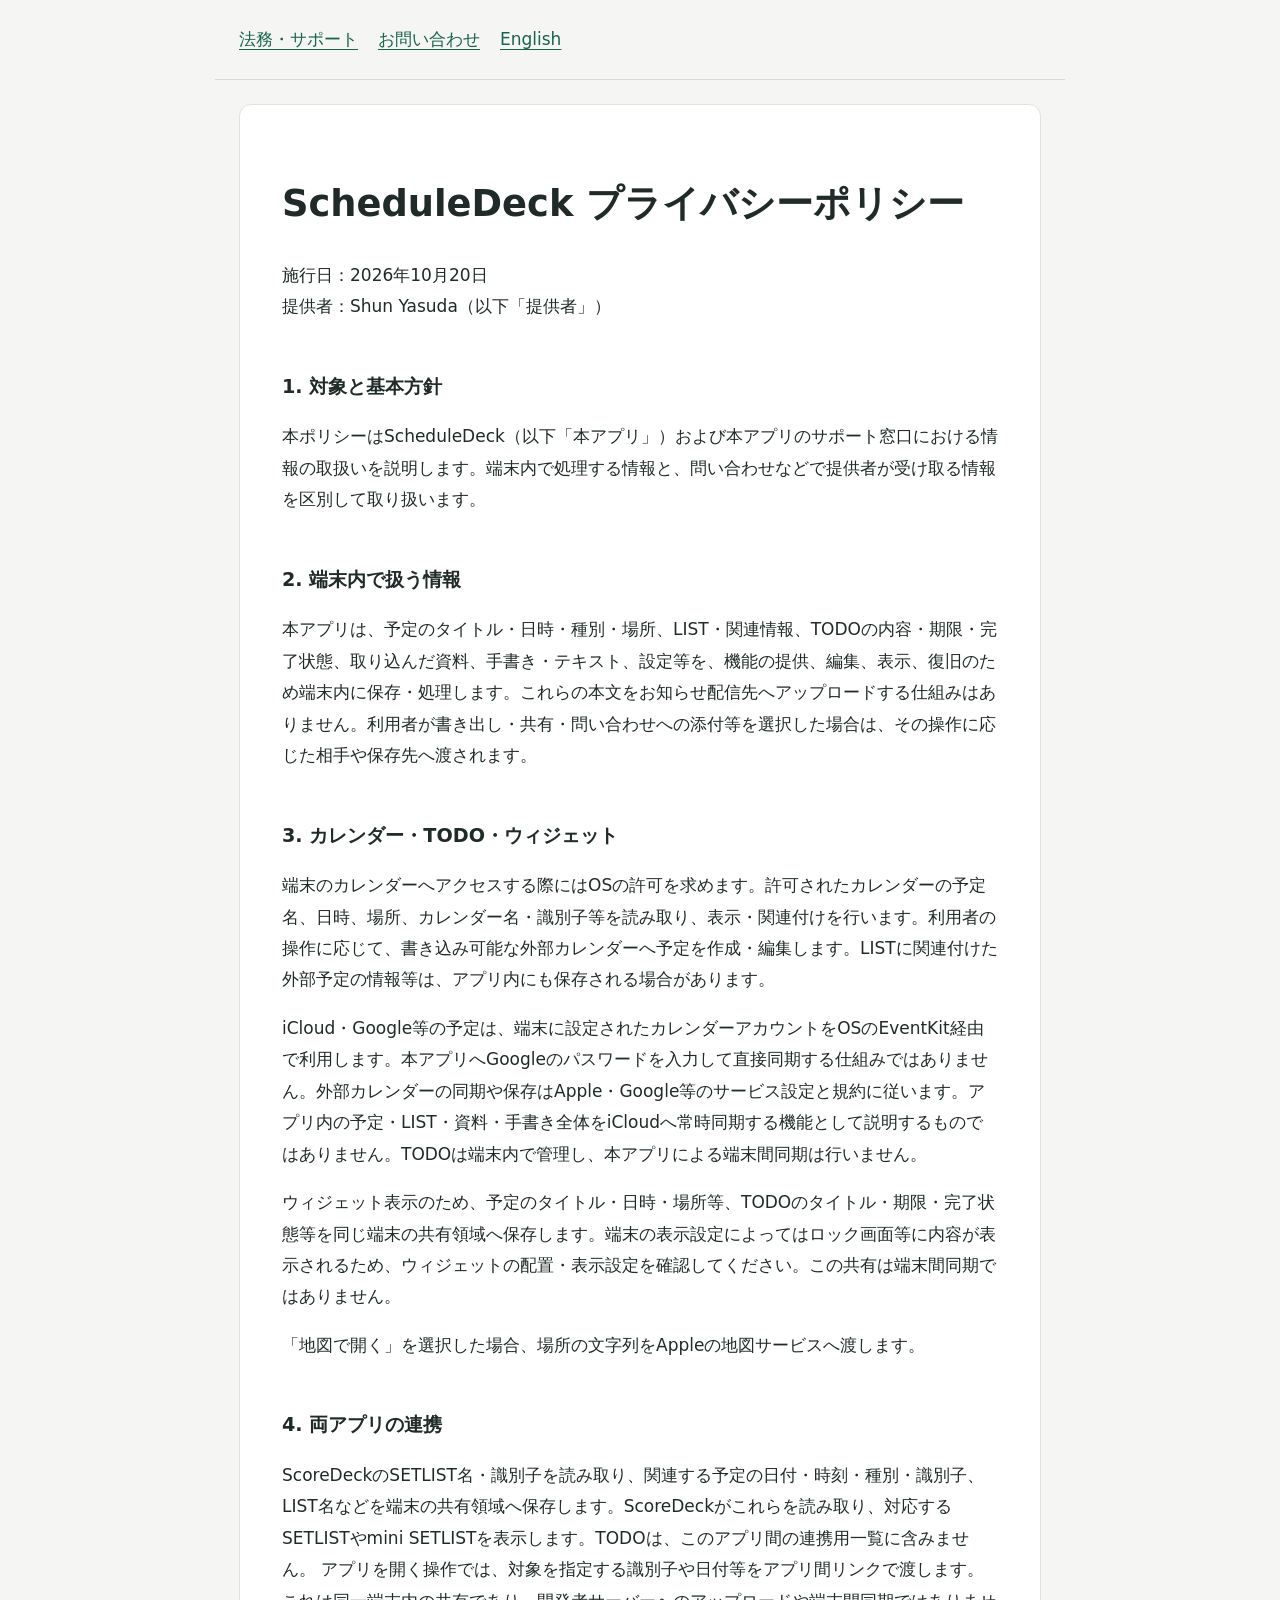
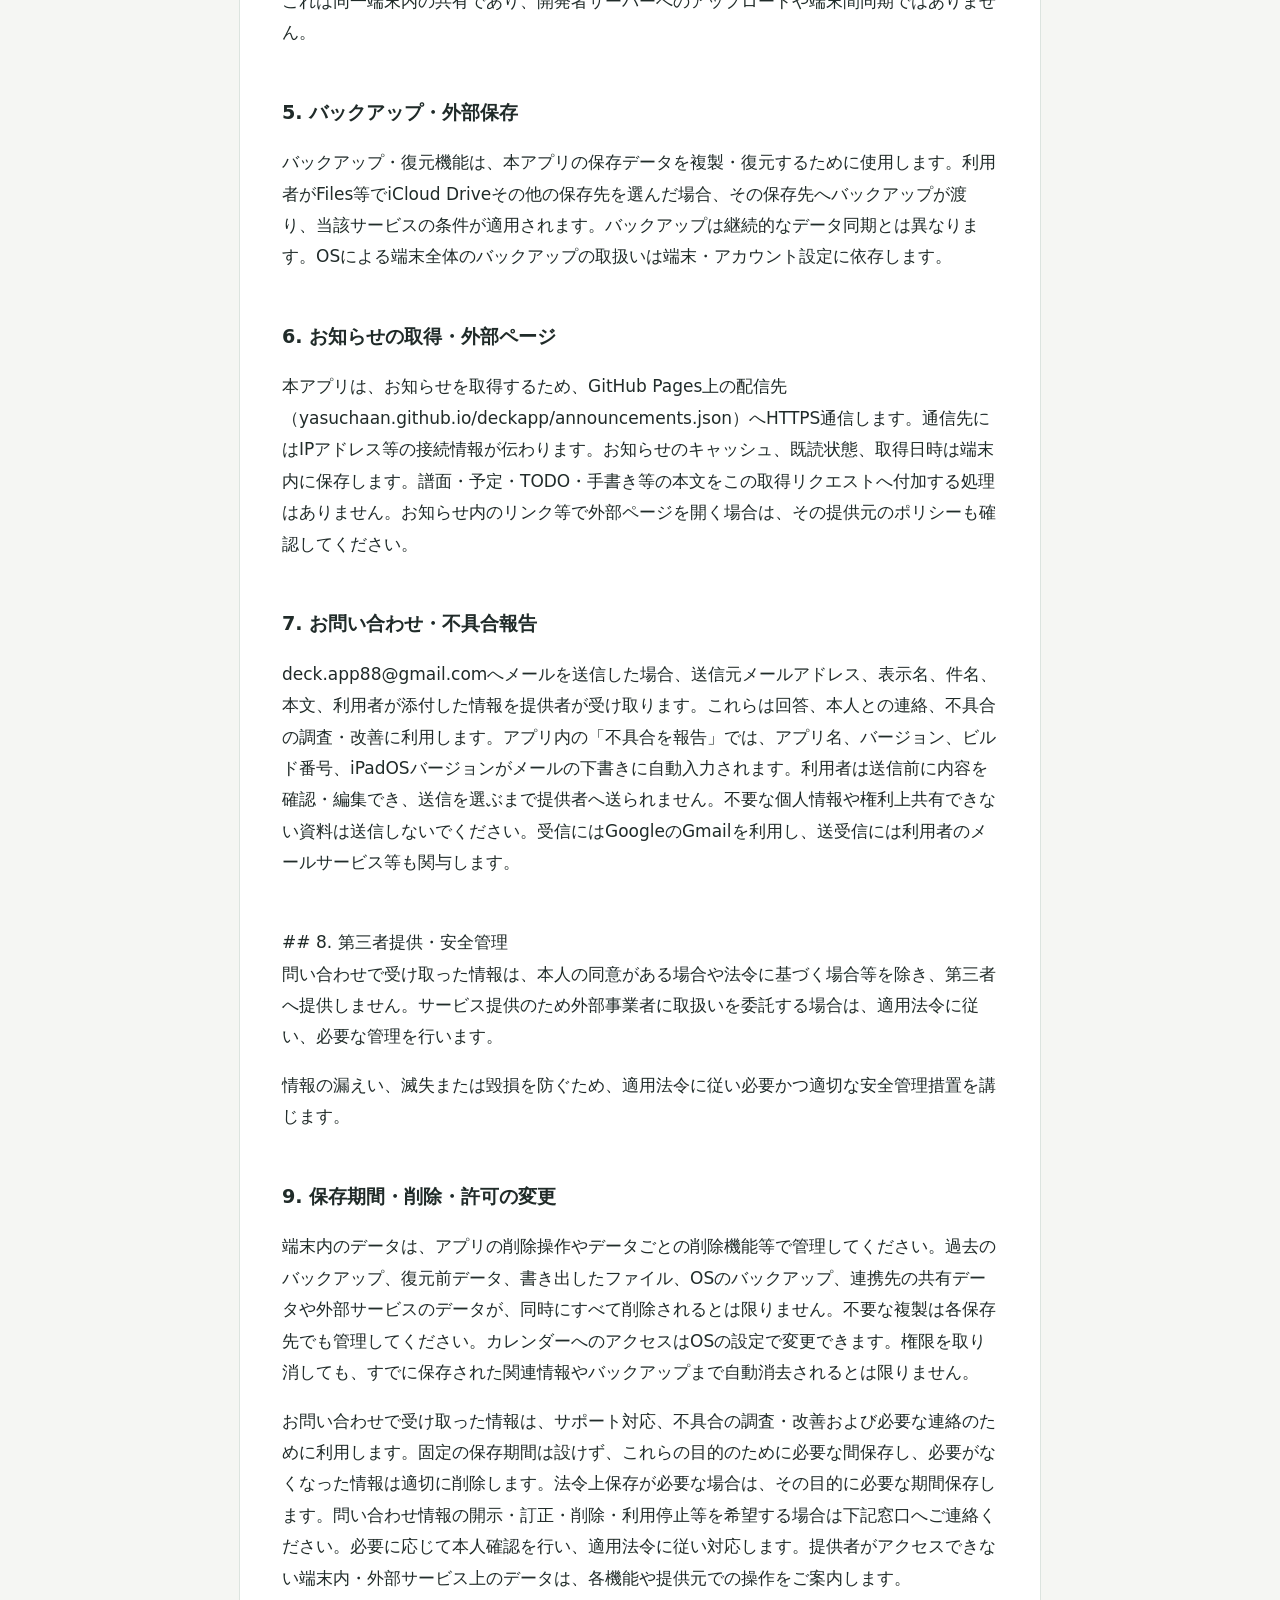
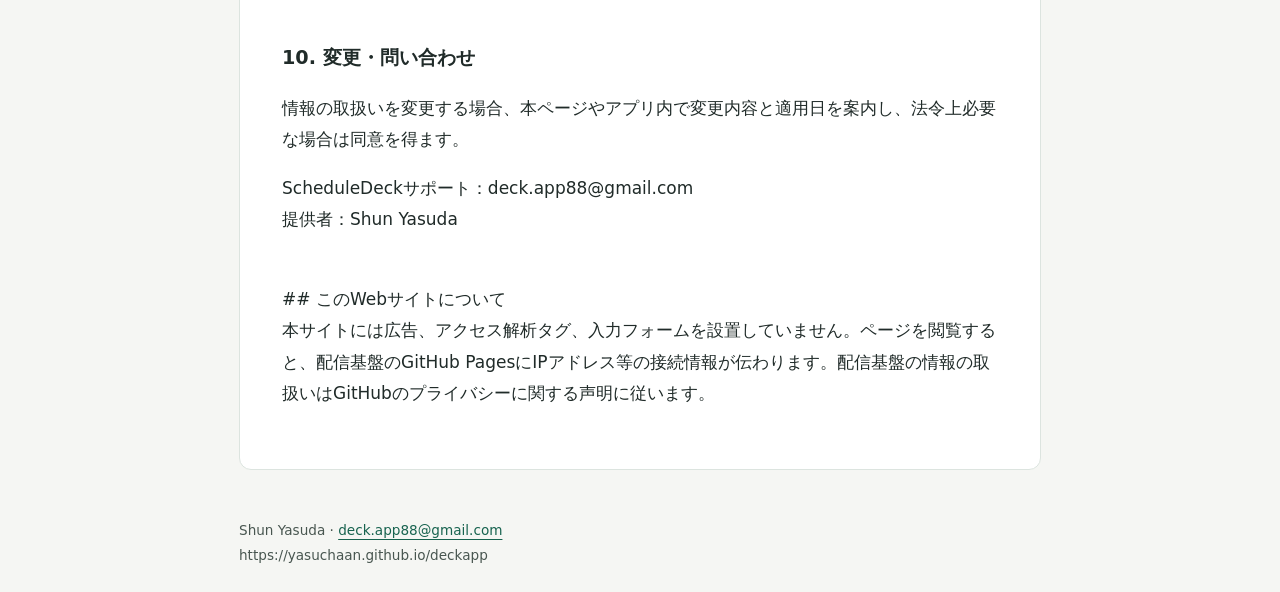
==== docs/scheduledeck/privacy/index.html @ a6df9e77 "Add Deck support site: scheduledeck/privacy/index.html" ====
<!doctype html><html lang="ja"><head><meta charset="utf-8"><meta name="viewport" content="width=device-width,initial-scale=1"><title>ScheduleDeck プライバシーポリシー | Deck Apps</title><link rel="stylesheet" href="../../legal-assets/style.css"></head><body><header><nav aria-label="メインナビゲーション"><a href="../../legal/index.html" >法務・サポート</a> <a href="../../support/index.html" >お問い合わせ</a> <a href="../../en/scheduledeck/privacy/index.html" hreflang="en">English</a></nav></header><main><article><h1>ScheduleDeck プライバシーポリシー</h1>
<p>施行日：2026年10月20日<br>提供者：Shun Yasuda（以下「提供者」）</p>
<h2>1. 対象と基本方針</h2>
<p>本ポリシーはScheduleDeck（以下「本アプリ」）および本アプリのサポート窓口における情報の取扱いを説明します。端末内で処理する情報と、問い合わせなどで提供者が受け取る情報を区別して取り扱います。</p>
<h2>2. 端末内で扱う情報</h2>
<p>本アプリは、予定のタイトル・日時・種別・場所、LIST・関連情報、TODOの内容・期限・完了状態、取り込んだ資料、手書き・テキスト、設定等を、機能の提供、編集、表示、復旧のため端末内に保存・処理します。これらの本文をお知らせ配信先へアップロードする仕組みはありません。利用者が書き出し・共有・問い合わせへの添付等を選択した場合は、その操作に応じた相手や保存先へ渡されます。</p>
<h2>3. カレンダー・TODO・ウィジェット</h2>
<p>端末のカレンダーへアクセスする際にはOSの許可を求めます。許可されたカレンダーの予定名、日時、場所、カレンダー名・識別子等を読み取り、表示・関連付けを行います。利用者の操作に応じて、書き込み可能な外部カレンダーへ予定を作成・編集します。LISTに関連付けた外部予定の情報等は、アプリ内にも保存される場合があります。</p>
<p>iCloud・Google等の予定は、端末に設定されたカレンダーアカウントをOSのEventKit経由で利用します。本アプリへGoogleのパスワードを入力して直接同期する仕組みではありません。外部カレンダーの同期や保存はApple・Google等のサービス設定と規約に従います。アプリ内の予定・LIST・資料・手書き全体をiCloudへ常時同期する機能として説明するものではありません。TODOは端末内で管理し、本アプリによる端末間同期は行いません。</p>
<p>ウィジェット表示のため、予定のタイトル・日時・場所等、TODOのタイトル・期限・完了状態等を同じ端末の共有領域へ保存します。端末の表示設定によってはロック画面等に内容が表示されるため、ウィジェットの配置・表示設定を確認してください。この共有は端末間同期ではありません。</p>
<p>「地図で開く」を選択した場合、場所の文字列をAppleの地図サービスへ渡します。</p>
<h2>4. 両アプリの連携</h2>
<p>ScoreDeckのSETLIST名・識別子を読み取り、関連する予定の日付・時刻・種別・識別子、LIST名などを端末の共有領域へ保存します。ScoreDeckがこれらを読み取り、対応するSETLISTやmini SETLISTを表示します。TODOは、このアプリ間の連携用一覧に含みません。 アプリを開く操作では、対象を指定する識別子や日付等をアプリ間リンクで渡します。これは同一端末内の共有であり、開発者サーバーへのアップロードや端末間同期ではありません。</p>
<h2>5. バックアップ・外部保存</h2>
<p>バックアップ・復元機能は、本アプリの保存データを複製・復元するために使用します。利用者がFiles等でiCloud Driveその他の保存先を選んだ場合、その保存先へバックアップが渡り、当該サービスの条件が適用されます。バックアップは継続的なデータ同期とは異なります。OSによる端末全体のバックアップの取扱いは端末・アカウント設定に依存します。</p>
<h2>6. お知らせの取得・外部ページ</h2>
<p>本アプリは、お知らせを取得するため、GitHub Pages上の配信先（yasuchaan.github.io/deckapp/announcements.json）へHTTPS通信します。通信先にはIPアドレス等の接続情報が伝わります。お知らせのキャッシュ、既読状態、取得日時は端末内に保存します。譜面・予定・TODO・手書き等の本文をこの取得リクエストへ付加する処理はありません。お知らせ内のリンク等で外部ページを開く場合は、その提供元のポリシーも確認してください。</p>
<h2>7. お問い合わせ・不具合報告</h2>
<p>deck.app88@gmail.comへメールを送信した場合、送信元メールアドレス、表示名、件名、本文、利用者が添付した情報を提供者が受け取ります。これらは回答、本人との連絡、不具合の調査・改善に利用します。アプリ内の「不具合を報告」では、アプリ名、バージョン、ビルド番号、iPadOSバージョンがメールの下書きに自動入力されます。利用者は送信前に内容を確認・編集でき、送信を選ぶまで提供者へ送られません。不要な個人情報や権利上共有できない資料は送信しないでください。受信にはGoogleのGmailを利用し、送受信には利用者のメールサービス等も関与します。</p>
<p><br>## 8. 第三者提供・安全管理<br>問い合わせで受け取った情報は、本人の同意がある場合や法令に基づく場合等を除き、第三者へ提供しません。サービス提供のため外部事業者に取扱いを委託する場合は、適用法令に従い、必要な管理を行います。</p>
<p>情報の漏えい、滅失または毀損を防ぐため、適用法令に従い必要かつ適切な安全管理措置を講じます。</p>
<h2>9. 保存期間・削除・許可の変更</h2>
<p>端末内のデータは、アプリの削除操作やデータごとの削除機能等で管理してください。過去のバックアップ、復元前データ、書き出したファイル、OSのバックアップ、連携先の共有データや外部サービスのデータが、同時にすべて削除されるとは限りません。不要な複製は各保存先でも管理してください。カレンダーへのアクセスはOSの設定で変更できます。権限を取り消しても、すでに保存された関連情報やバックアップまで自動消去されるとは限りません。</p>
<p>お問い合わせで受け取った情報は、サポート対応、不具合の調査・改善および必要な連絡のために利用します。固定の保存期間は設けず、これらの目的のために必要な間保存し、必要がなくなった情報は適切に削除します。法令上保存が必要な場合は、その目的に必要な期間保存します。問い合わせ情報の開示・訂正・削除・利用停止等を希望する場合は下記窓口へご連絡ください。必要に応じて本人確認を行い、適用法令に従い対応します。提供者がアクセスできない端末内・外部サービス上のデータは、各機能や提供元での操作をご案内します。</p>
<h2>10. 変更・問い合わせ</h2>
<p>情報の取扱いを変更する場合、本ページやアプリ内で変更内容と適用日を案内し、法令上必要な場合は同意を得ます。</p>
<p>ScheduleDeckサポート：deck.app88@gmail.com<br>提供者：Shun Yasuda</p>
<p><br>## このWebサイトについて<br>本サイトには広告、アクセス解析タグ、入力フォームを設置していません。ページを閲覧すると、配信基盤のGitHub PagesにIPアドレス等の接続情報が伝わります。配信基盤の情報の取扱いはGitHubのプライバシーに関する声明に従います。</p></article></main><footer>Shun Yasuda · <a href="mailto:deck.app88@gmail.com">deck.app88@gmail.com</a><br>https://yasuchaan.github.io/deckapp</footer></body></html>
---- docs/legal-assets/style.css ----
*{box-sizing:border-box}body{margin:0;background:#f5f6f3;color:#202b29;font:17px/1.85 system-ui,-apple-system,sans-serif}header,main,footer{max-width:850px;margin:auto;padding:24px}header{border-bottom:1px solid #d2dcd7}nav{display:flex;gap:20px;flex-wrap:wrap}a{color:#17634f;text-underline-offset:4px}h1{font-size:clamp(1.6rem,4vw,2.3rem);line-height:1.4}h2{font-size:1.2rem;margin-top:2.4em}p{overflow-wrap:anywhere}article{background:white;padding:clamp(16px,4vw,42px);border:1px solid #dce4df;border-radius:12px}.draft{border-left:4px solid #a67b27;padding:12px 18px;background:#faf1de}footer{font-size:.85rem;color:#485650}a:focus-visible{outline:3px solid #a67b27;outline-offset:4px}@media print{nav,.draft{display:none}body,article{background:white}article{border:0;padding:0}}
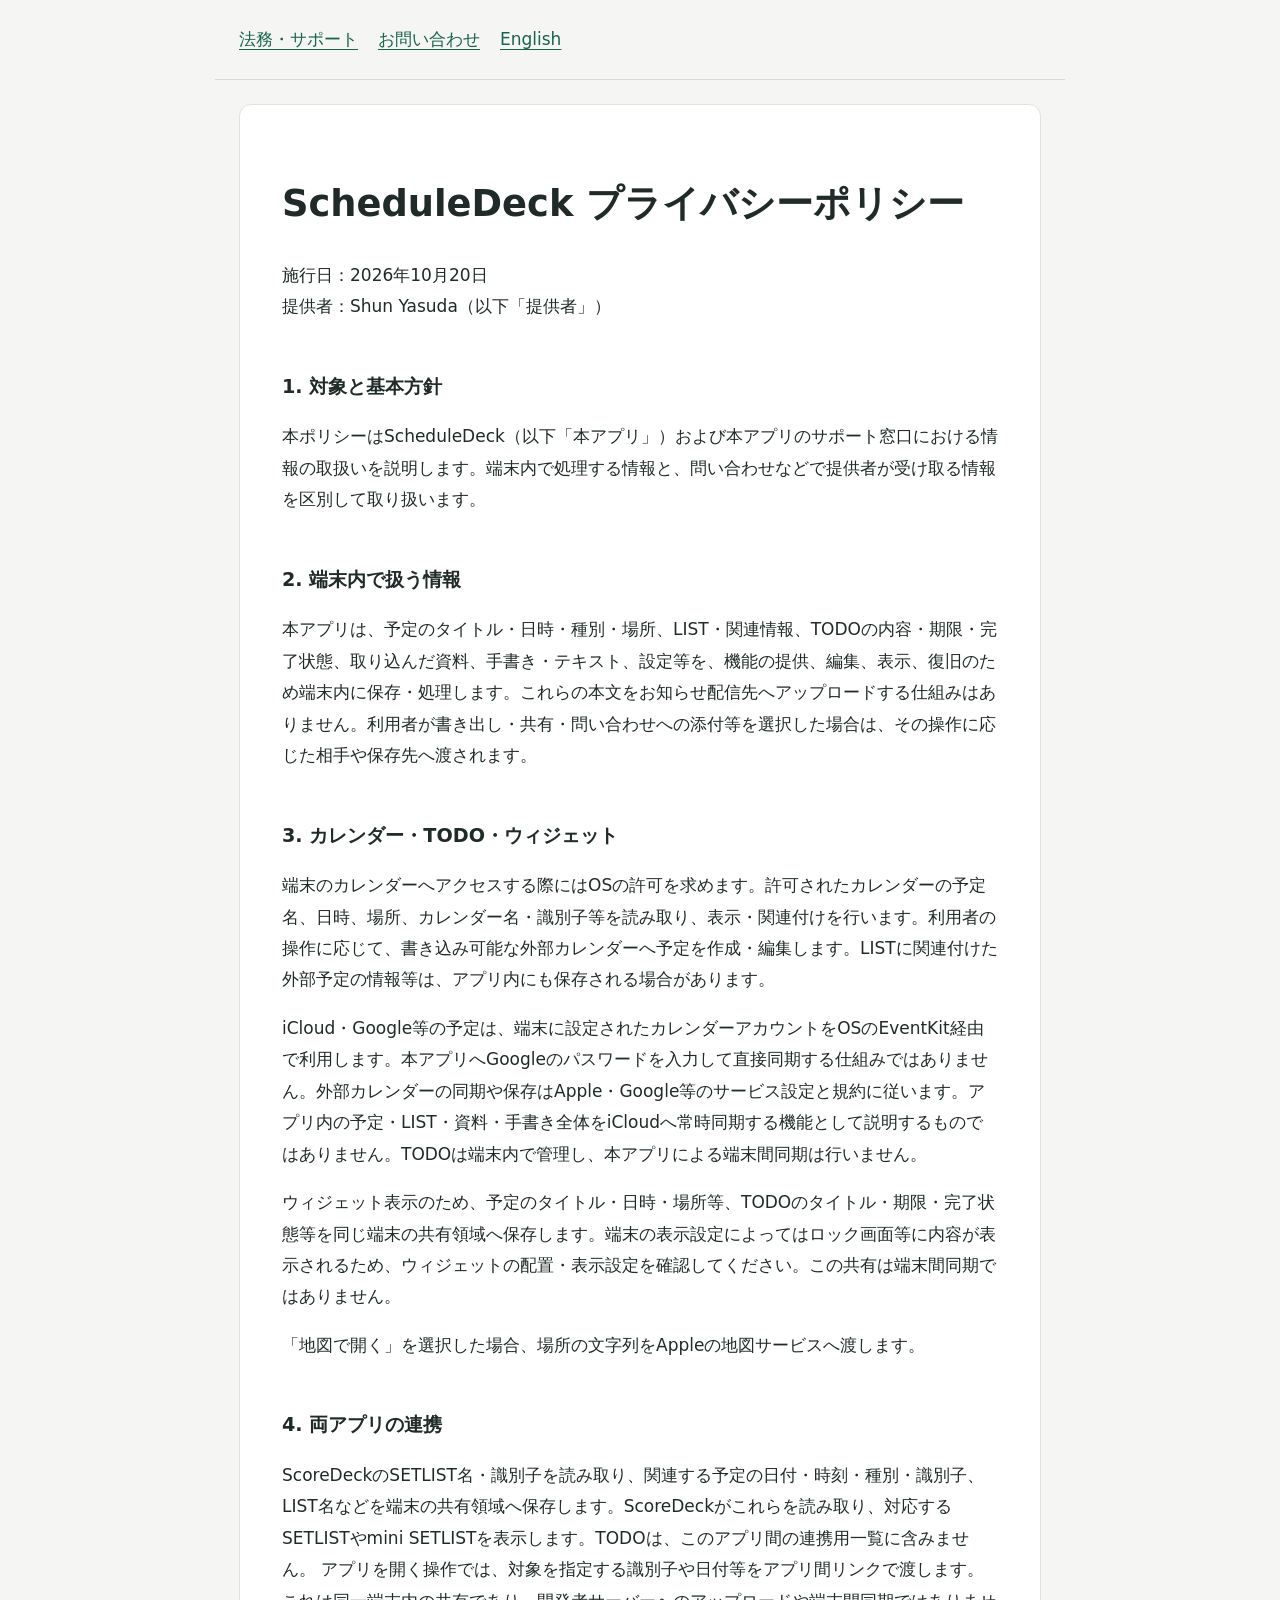
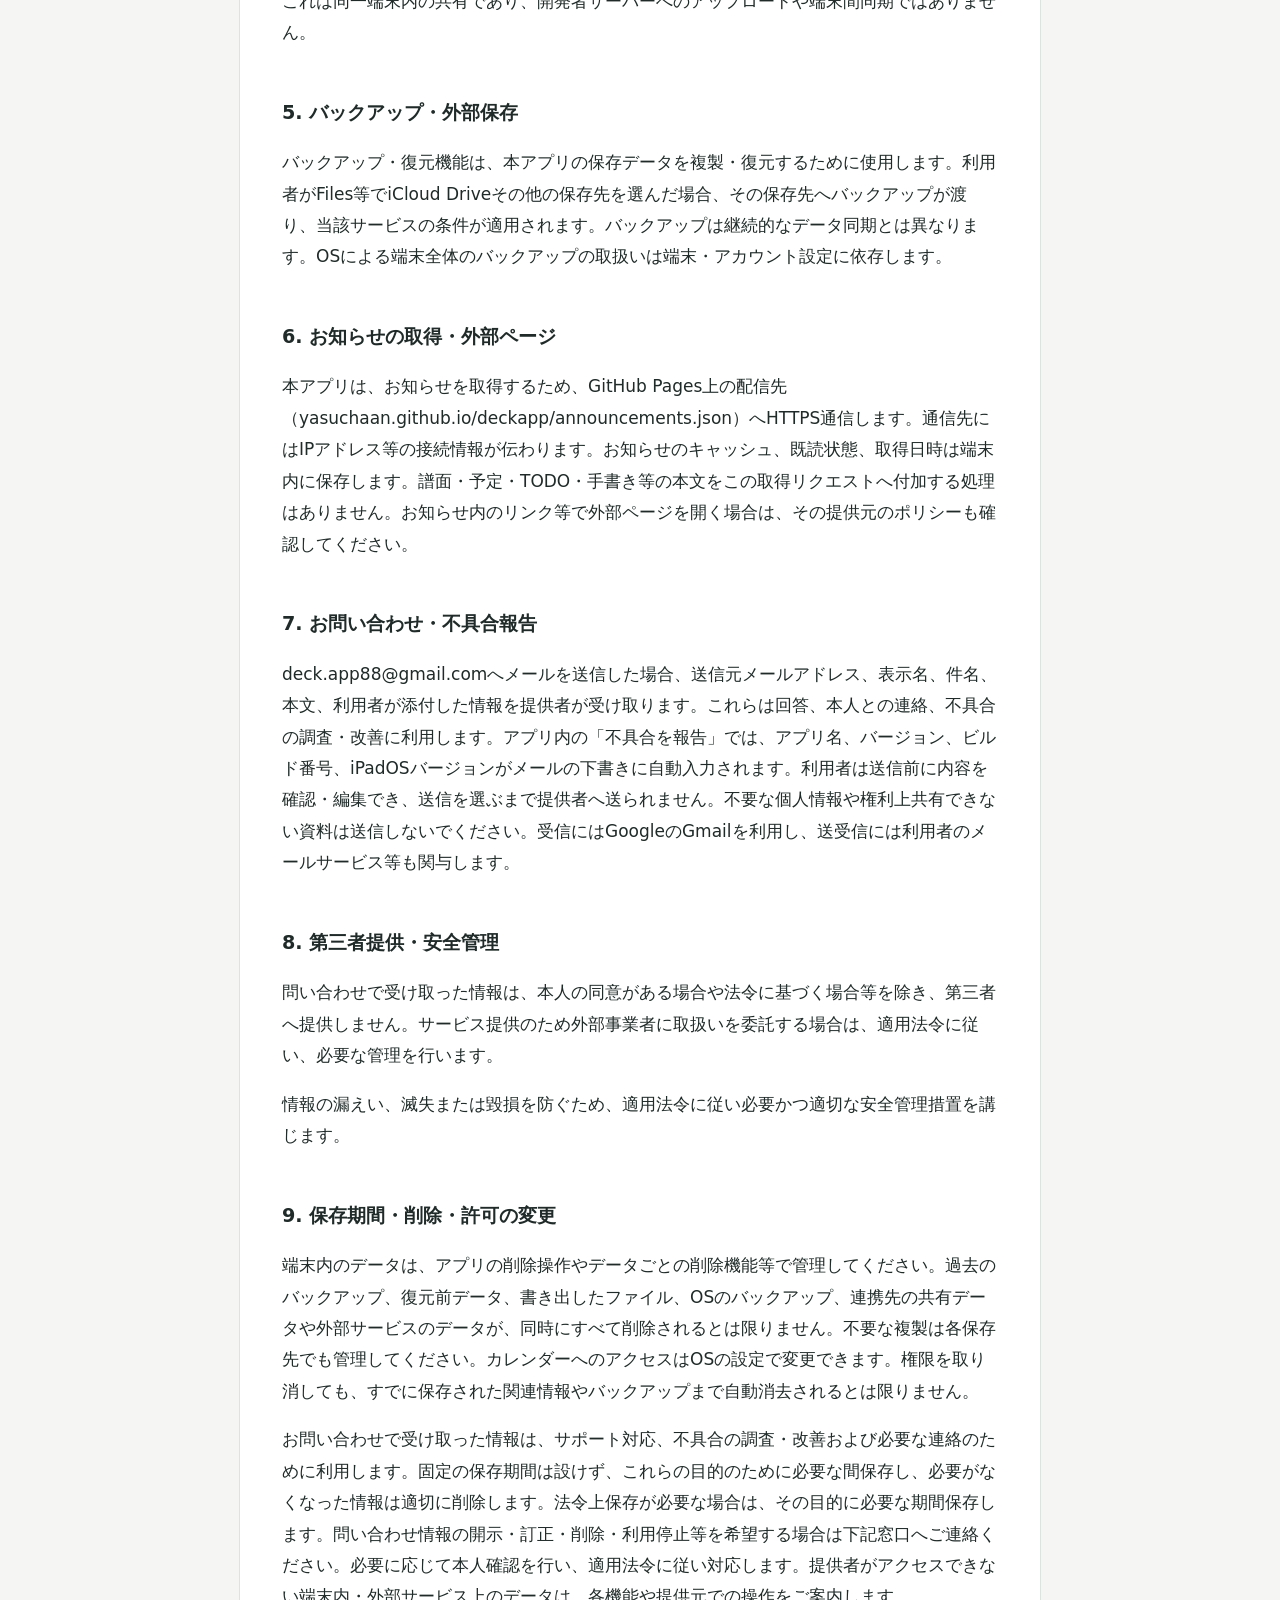
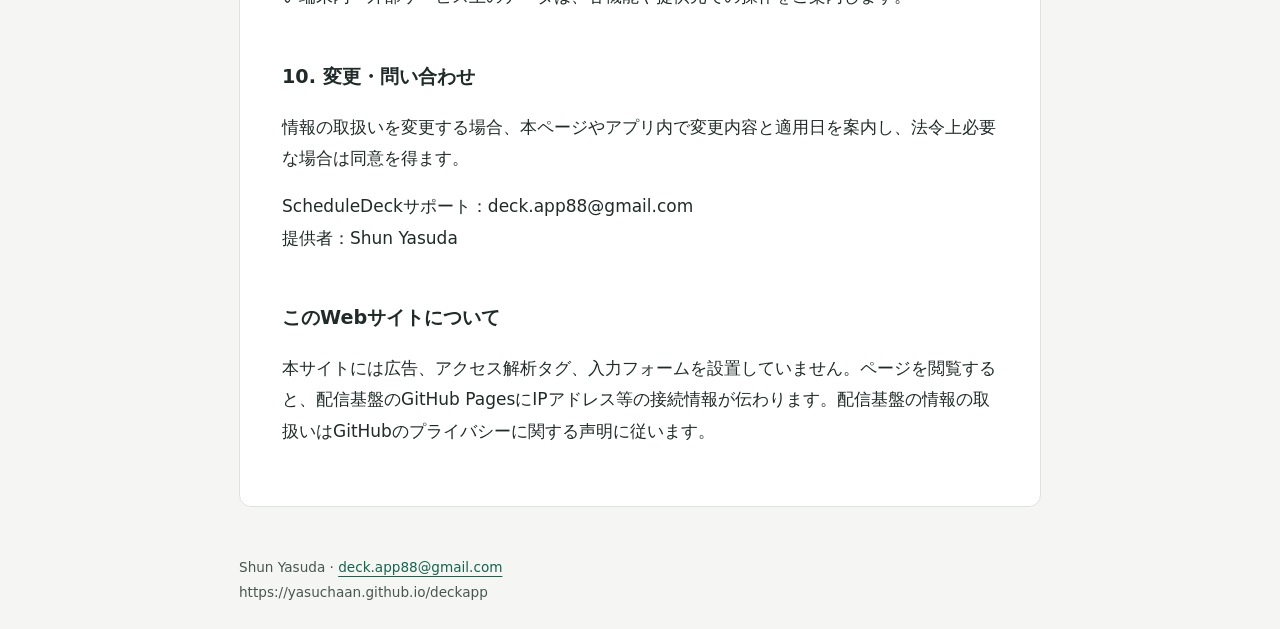
==== commit f12a58e7: "Update index.html" ====
--- a/docs/scheduledeck/privacy/index.html
+++ b/docs/scheduledeck/privacy/index.html
@@ -17,7 +17,8 @@
 <p>本アプリは、お知らせを取得するため、GitHub Pages上の配信先（yasuchaan.github.io/deckapp/announcements.json）へHTTPS通信します。通信先にはIPアドレス等の接続情報が伝わります。お知らせのキャッシュ、既読状態、取得日時は端末内に保存します。譜面・予定・TODO・手書き等の本文をこの取得リクエストへ付加する処理はありません。お知らせ内のリンク等で外部ページを開く場合は、その提供元のポリシーも確認してください。</p>
 <h2>7. お問い合わせ・不具合報告</h2>
 <p>deck.app88@gmail.comへメールを送信した場合、送信元メールアドレス、表示名、件名、本文、利用者が添付した情報を提供者が受け取ります。これらは回答、本人との連絡、不具合の調査・改善に利用します。アプリ内の「不具合を報告」では、アプリ名、バージョン、ビルド番号、iPadOSバージョンがメールの下書きに自動入力されます。利用者は送信前に内容を確認・編集でき、送信を選ぶまで提供者へ送られません。不要な個人情報や権利上共有できない資料は送信しないでください。受信にはGoogleのGmailを利用し、送受信には利用者のメールサービス等も関与します。</p>
-<p><br>## 8. 第三者提供・安全管理<br>問い合わせで受け取った情報は、本人の同意がある場合や法令に基づく場合等を除き、第三者へ提供しません。サービス提供のため外部事業者に取扱いを委託する場合は、適用法令に従い、必要な管理を行います。</p>
+<h2>8. 第三者提供・安全管理</h2>
+<p>問い合わせで受け取った情報は、本人の同意がある場合や法令に基づく場合等を除き、第三者へ提供しません。サービス提供のため外部事業者に取扱いを委託する場合は、適用法令に従い、必要な管理を行います。</p>
 <p>情報の漏えい、滅失または毀損を防ぐため、適用法令に従い必要かつ適切な安全管理措置を講じます。</p>
 <h2>9. 保存期間・削除・許可の変更</h2>
 <p>端末内のデータは、アプリの削除操作やデータごとの削除機能等で管理してください。過去のバックアップ、復元前データ、書き出したファイル、OSのバックアップ、連携先の共有データや外部サービスのデータが、同時にすべて削除されるとは限りません。不要な複製は各保存先でも管理してください。カレンダーへのアクセスはOSの設定で変更できます。権限を取り消しても、すでに保存された関連情報やバックアップまで自動消去されるとは限りません。</p>
@@ -25,4 +26,5 @@
 <h2>10. 変更・問い合わせ</h2>
 <p>情報の取扱いを変更する場合、本ページやアプリ内で変更内容と適用日を案内し、法令上必要な場合は同意を得ます。</p>
 <p>ScheduleDeckサポート：deck.app88@gmail.com<br>提供者：Shun Yasuda</p>
-<p><br>## このWebサイトについて<br>本サイトには広告、アクセス解析タグ、入力フォームを設置していません。ページを閲覧すると、配信基盤のGitHub PagesにIPアドレス等の接続情報が伝わります。配信基盤の情報の取扱いはGitHubのプライバシーに関する声明に従います。</p></article></main><footer>Shun Yasuda · <a href="mailto:deck.app88@gmail.com">deck.app88@gmail.com</a><br>https://yasuchaan.github.io/deckapp</footer></body></html>
+<h2>このWebサイトについて</h2>
+<p>本サイトには広告、アクセス解析タグ、入力フォームを設置していません。ページを閲覧すると、配信基盤のGitHub PagesにIPアドレス等の接続情報が伝わります。配信基盤の情報の取扱いはGitHubのプライバシーに関する声明に従います。</p></article></main><footer>Shun Yasuda · <a href="mailto:deck.app88@gmail.com">deck.app88@gmail.com</a><br>https://yasuchaan.github.io/deckapp</footer></body></html>
